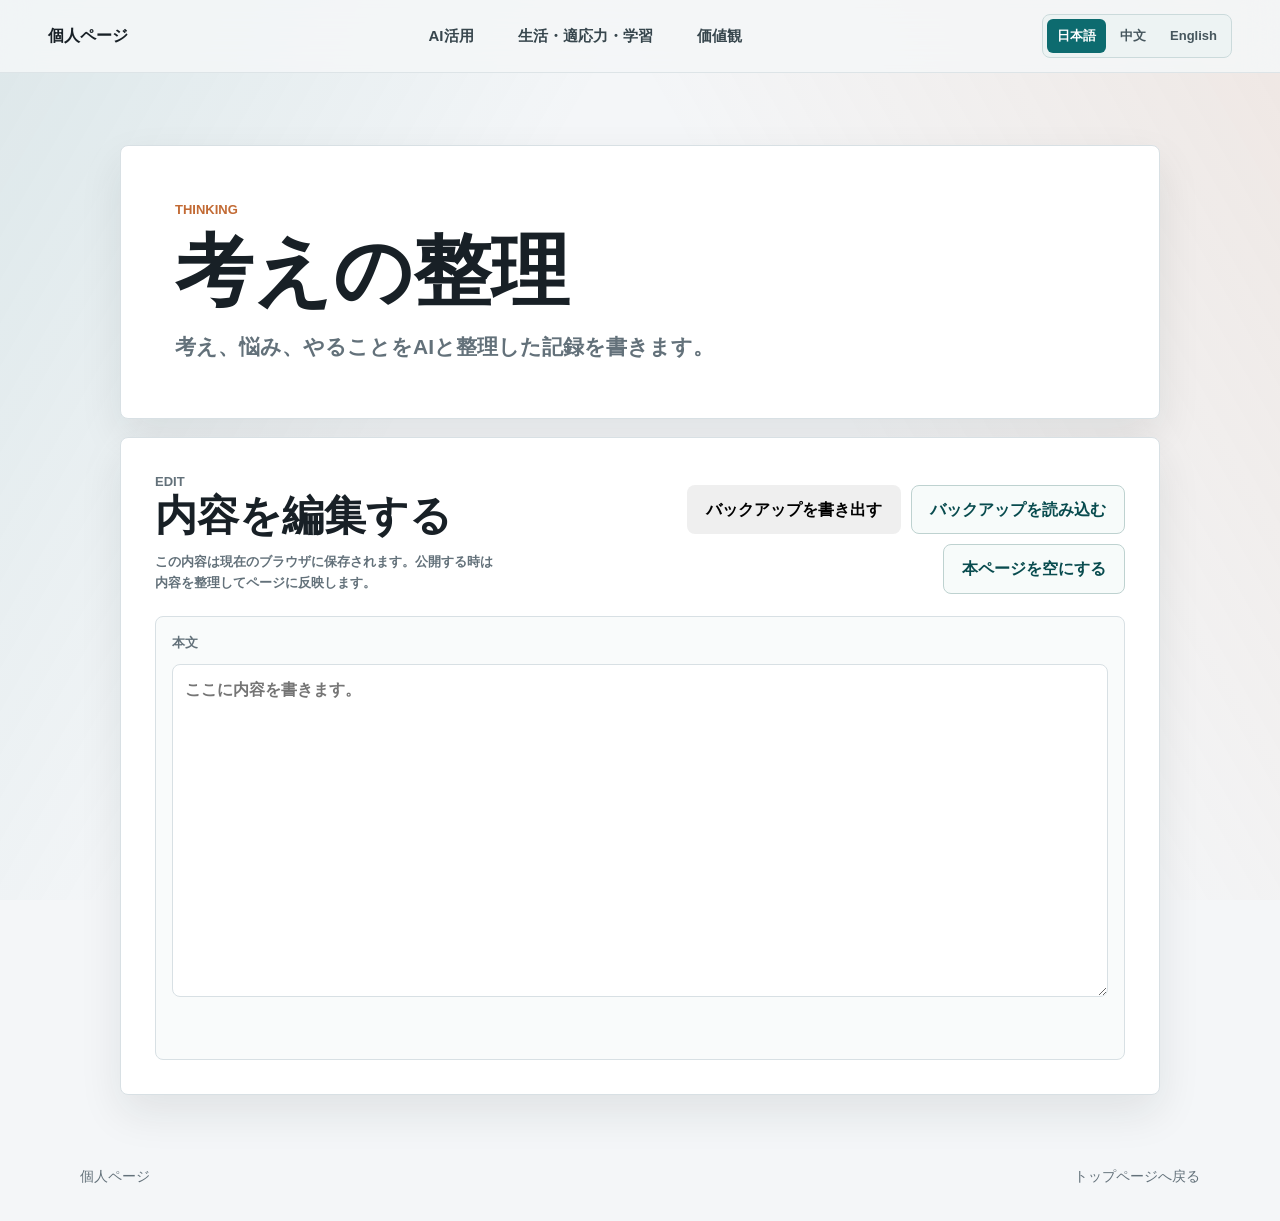
==== ai-note.html @ b6d4da3f "Add AI note backup controls" ====
<!doctype html>
<html lang="ja">
  <head>
    <meta charset="utf-8" />
    <meta name="viewport" content="width=device-width, initial-scale=1" />
    <meta name="description" content="AI活用の記録を編集するページ。" />
    <title>AI活用の編集</title>
    <link rel="stylesheet" href="./style.css" />
  </head>
  <body>
    <header class="site-header">
      <a class="brand" href="./index.html" aria-label="トップへ戻る" data-i18n-attr="aria-label:brandAria">
        <span data-i18n="brand">個人ページ</span>
      </a>
      <nav class="nav" aria-label="ページ内ナビゲーション" data-i18n-attr="aria-label:navAria">
        <a href="./ai.html" data-i18n="navAi">AI活用</a>
        <a href="./life-learning.html" data-i18n="navLearning">生活・適応力・学習</a>
        <a href="./index.html#values" data-i18n="navValues">価値観</a>
      </nav>
      <div class="language-switcher" aria-label="Language selector">
        <button class="language-button active" type="button" data-lang="ja">日本語</button>
        <button class="language-button" type="button" data-lang="zh">中文</button>
        <button class="language-button" type="button" data-lang="en">English</button>
      </div>
    </header>

    <main id="top" class="detail-page note-page">
      <section class="detail-hero note-hero">
        <p class="eyebrow" id="ai-note-eyebrow">AI Notes</p>
        <h1 id="ai-note-title">考えの整理</h1>
        <p class="detail-copy" id="ai-note-copy">AI活用について、あとで公開内容にできるように草稿を書きます。</p>
      </section>

      <section class="section note-editor" aria-labelledby="ai-editor-title">
        <div class="section-heading split">
          <div>
            <p class="eyebrow">Edit</p>
            <h2 id="ai-editor-title">内容を編集する</h2>
            <p class="editor-help" id="ai-editor-help">この内容は現在のブラウザに保存されます。公開する時は内容を整理してページに反映します。</p>
          </div>
          <div class="editor-actions">
            <button class="button" type="button" id="ai-export-note">バックアップを書き出す</button>
            <label class="button secondary import-button" for="ai-import-note">バックアップを読み込む</label>
            <input id="ai-import-note" type="file" accept="application/json,.json" />
            <button class="button secondary" type="button" id="ai-clear-note">本ページを空にする</button>
          </div>
        </div>
        <div class="ai-edit-card">
          <label for="ai-note-body" id="ai-note-label">本文</label>
          <textarea id="ai-note-body" rows="12" placeholder="ここに内容を書きます。"></textarea>
          <p class="save-status" id="ai-save-status" role="status"></p>
        </div>
      </section>
    </main>

    <footer class="site-footer">
      <span data-i18n="footerLeft">個人ページ</span>
      <a href="./ai.html" data-i18n="backHome">トップページへ戻る</a>
    </footer>

    <script src="./app.js"></script>
    <script src="./ai-note.js"></script>
  </body>
</html>
---- style.css ----
:root {
  --bg: #f4f6f8;
  --surface: #ffffff;
  --surface-soft: #eef4f3;
  --text: #182026;
  --muted: #63717a;
  --line: #d8e0e4;
  --brand: #0d6b6f;
  --brand-dark: #084b4e;
  --accent: #c26a34;
  --green: #5b8d61;
  --blue: #496f9f;
  --shadow: 0 18px 44px rgba(24, 32, 38, 0.09);
}

* {
  box-sizing: border-box;
}

html {
  scroll-behavior: smooth;
}

body {
  margin: 0;
  min-height: 100vh;
  background: var(--bg);
  color: var(--text);
  font-family: -apple-system, BlinkMacSystemFont, "Segoe UI", "PingFang SC", "Microsoft YaHei", sans-serif;
  line-height: 1.6;
}

body::before {
  position: fixed;
  inset: 0;
  z-index: -1;
  content: "";
  background:
    linear-gradient(120deg, rgba(13, 107, 111, 0.1), transparent 36%),
    linear-gradient(240deg, rgba(194, 106, 52, 0.1), transparent 38%);
}

a {
  color: inherit;
  text-decoration: none;
}

button {
  font: inherit;
}

.site-header {
  position: sticky;
  top: 0;
  z-index: 10;
  display: flex;
  align-items: center;
  justify-content: space-between;
  gap: 16px;
  padding: 14px clamp(16px, 4vw, 48px);
  background: rgba(244, 246, 248, 0.88);
  border-bottom: 1px solid rgba(216, 224, 228, 0.8);
  backdrop-filter: blur(16px);
}

.brand,
.nav,
.language-switcher,
.hero-actions {
  display: flex;
  align-items: center;
}

.brand {
  gap: 10px;
  font-weight: 800;
}

.nav {
  gap: clamp(18px, 4vw, 44px);
  color: #37464d;
  font-size: 15px;
  font-weight: 750;
  line-height: 1.3;
}

.nav a {
  white-space: nowrap;
}

.nav a:hover {
  color: var(--brand);
}

.language-switcher {
  gap: 4px;
  padding: 4px;
  background: #edf3f3;
  border: 1px solid #cbdadb;
  border-radius: 8px;
}

.language-button {
  min-height: 34px;
  padding: 6px 10px;
  border: 0;
  border-radius: 6px;
  background: transparent;
  color: #46565d;
  cursor: pointer;
  font-size: 13px;
  font-weight: 800;
}

.language-button:hover,
.language-button.active {
  color: #fff;
  background: var(--brand);
}

main {
  width: min(1120px, calc(100% - 32px));
  margin: 0 auto;
}

.hero {
  display: grid;
  grid-template-columns: minmax(0, 1.35fr) minmax(300px, 0.65fr);
  gap: 18px 24px;
  align-items: stretch;
  padding: clamp(34px, 8vw, 86px) 0 30px;
}

.hero-stack {
  display: contents;
}

.hero-life-card,
.hero-ai-card {
  display: grid;
  padding: clamp(22px, 5vw, 48px);
  background: var(--surface);
  border: 1px solid var(--line);
  border-radius: 8px;
  box-shadow: var(--shadow);
}

.hero-content {
  grid-column: 1 / -1;
  display: grid;
  align-content: center;
  min-height: 320px;
  padding: clamp(12px, 4vw, 36px) clamp(12px, 5vw, 48px);
}

.hero-life-card {
  grid-column: 1;
  grid-row: 2;
}

.hero-ai-card {
  grid-column: 1;
  grid-row: 3;
}

.hero-life-card,
.hero-ai-card {
  align-content: center;
  gap: 18px;
  min-height: 190px;
  background: var(--surface);
}

.hero-life-card h2,
.hero-ai-card h2 {
  margin-bottom: 10px;
  font-size: clamp(28px, 3.4vw, 42px);
}

.eyebrow {
  margin: 0 0 10px;
  color: var(--accent);
  font-size: 13px;
  font-weight: 900;
  letter-spacing: 0;
  text-transform: uppercase;
}

h1,
h2,
h3,
p {
  margin-top: 0;
}

h1 {
  max-width: 1040px;
  margin-bottom: 18px;
  font-size: clamp(38px, 6vw, 66px);
  line-height: 1.04;
}

h2 {
  margin-bottom: 12px;
  font-size: clamp(26px, 4vw, 42px);
  line-height: 1.14;
}

h3 {
  margin-bottom: 8px;
  font-size: 20px;
  line-height: 1.25;
}

.hero-copy {
  max-width: 640px;
  color: var(--muted);
  font-size: clamp(17px, 2vw, 20px);
}

.hero-life-card p:not(.eyebrow),
.hero-ai-card p:not(.eyebrow) {
  max-width: 620px;
  margin-bottom: 0;
  color: var(--muted);
  font-size: clamp(16px, 1.8vw, 18px);
  font-weight: 750;
}

.hero-life-card .button,
.hero-ai-card .button {
  justify-self: start;
}

.hero-actions {
  flex-wrap: wrap;
  gap: 12px;
  margin-top: 18px;
}

.button {
  display: inline-flex;
  align-items: center;
  justify-content: center;
  min-height: 46px;
  padding: 11px 18px;
  border: 1px solid transparent;
  border-radius: 8px;
  cursor: pointer;
  font-weight: 800;
}

.button.primary {
  color: #fff;
  background: var(--brand);
}

.button.primary:hover {
  background: var(--brand-dark);
}

.button.secondary {
  color: var(--brand-dark);
  background: #f7fbfa;
  border-color: #bed2d0;
}

.button.secondary:hover {
  background: #e8f1f0;
}

.profile-panel,
.section {
  background: var(--surface);
  border: 1px solid var(--line);
  border-radius: 8px;
  box-shadow: var(--shadow);
}

.profile-panel {
  display: grid;
  grid-column: 2;
  grid-row: 2 / span 2;
  align-content: start;
  gap: 22px;
  padding: 26px;
}

.panel-label {
  margin-bottom: 6px;
  color: var(--brand);
  font-size: 13px;
  font-weight: 900;
}

.profile-name {
  padding-bottom: 18px;
  border-bottom: 1px solid var(--line);
}

.profile-name strong {
  display: block;
  color: var(--text);
  font-size: clamp(28px, 3vw, 42px);
  font-weight: 900;
  line-height: 1.12;
}

.profile-keywords {
  display: grid;
  gap: 10px;
  margin: 0 0 18px;
}

.profile-keywords span {
  display: block;
  padding: 11px 13px;
  color: var(--text);
  background: #f6faf9;
  border: 1px solid #cbdadb;
  border-radius: 8px;
  font-size: clamp(22px, 2.2vw, 30px);
  font-weight: 900;
  line-height: 1.18;
}

.profile-panel p,
.section-heading p,
.timeline p,
.site-footer {
  color: var(--muted);
}

.quick-facts {
  display: grid;
  gap: 12px;
  margin: 0;
}

.quick-facts div {
  padding-top: 12px;
  border-top: 1px solid var(--line);
}

.quick-facts dt {
  color: var(--muted);
  font-size: 13px;
  font-weight: 800;
}

.quick-facts dd {
  margin: 2px 0 0;
  font-weight: 800;
}

.section {
  margin: 18px 0;
  padding: clamp(20px, 4vw, 34px);
}

.detail-page {
  padding: clamp(28px, 6vw, 72px) 0 30px;
}

.detail-hero {
  padding: clamp(24px, 6vw, 54px);
  background: var(--surface);
  border: 1px solid var(--line);
  border-radius: 8px;
  box-shadow: var(--shadow);
}

.detail-hero h1 {
  max-width: 880px;
  font-size: clamp(42px, 7vw, 78px);
}

.detail-copy {
  max-width: 820px;
  margin-bottom: 0;
  color: var(--muted);
  font-size: clamp(17px, 2vw, 21px);
  font-weight: 750;
}

.detail-section {
  margin-top: 18px;
  padding: clamp(16px, 3vw, 24px);
}

.detail-section .section-heading {
  margin-bottom: 14px;
}

.detail-section h2 {
  margin-bottom: 6px;
  font-size: clamp(20px, 2.6vw, 28px);
}

.detail-section .eyebrow {
  margin-bottom: 6px;
  font-size: 12px;
}

.detail-section #lastUpdated {
  font-size: 13px;
}

.section-heading {
  max-width: 720px;
  margin-bottom: 22px;
}

.section-heading.split {
  display: flex;
  align-items: end;
  justify-content: space-between;
  gap: 24px;
  max-width: none;
}

.section-heading.split p {
  max-width: 360px;
  margin-bottom: 0;
}

.intro-grid {
  display: grid;
  gap: 14px;
}

.intro-grid {
  grid-template-columns: repeat(3, minmax(0, 1fr));
}

.intro-grid article {
  min-height: 178px;
  padding: 18px;
  background: #f9fbfb;
  border: 1px solid var(--line);
  border-radius: 8px;
}

.intro-grid p {
  margin-bottom: 0;
}

.detail-list {
  display: grid;
  gap: 10px;
}

.detail-list article {
  padding: 14px 16px;
  background: #f9fbfb;
  border: 1px solid var(--line);
  border-radius: 8px;
}

.entry-list {
  gap: 14px;
}

.entry-card {
  display: grid;
  gap: 8px;
  padding: 18px;
  background: #f9fbfb;
  border: 1px solid var(--line);
  border-radius: 8px;
  transition:
    border-color 160ms ease,
    box-shadow 160ms ease,
    transform 160ms ease;
}

.entry-card:hover {
  border-color: #bed2d0;
  box-shadow: 0 12px 28px rgba(24, 32, 38, 0.08);
  transform: translateY(-1px);
}

.entry-card span {
  justify-self: start;
  margin-top: 4px;
  padding: 8px 12px;
  color: var(--brand-dark);
  background: #eef7f5;
  border: 1px solid #bed2d0;
  border-radius: 8px;
  font-size: 13px;
  font-weight: 900;
}

.detail-list h3 {
  margin-bottom: 6px;
  font-size: 17px;
}

.detail-list p {
  margin-bottom: 0;
  color: var(--muted);
  font-size: 14px;
}

.media-grid {
  display: grid;
  grid-template-columns: repeat(3, minmax(0, 1fr));
  gap: 14px;
}

.media-card {
  overflow: hidden;
  background: #f9fbfb;
  border: 1px solid var(--line);
  border-radius: 8px;
}

.media-card h3,
.media-card p {
  margin-right: 18px;
  margin-left: 18px;
}

.media-card h3 {
  margin-top: 18px;
}

.media-card p {
  margin-bottom: 18px;
  color: var(--muted);
}

.media-placeholder {
  display: grid;
  min-height: 180px;
  place-items: center;
  border-bottom: 1px solid var(--line);
}

.media-placeholder span {
  display: inline-flex;
  min-width: 86px;
  min-height: 36px;
  align-items: center;
  justify-content: center;
  color: #fff;
  background: rgba(24, 32, 38, 0.78);
  border-radius: 8px;
  font-size: 13px;
  font-weight: 900;
  letter-spacing: 0;
  text-transform: uppercase;
}

.image-placeholder {
  background:
    linear-gradient(135deg, rgba(13, 107, 111, 0.18), rgba(73, 111, 159, 0.18)),
    #edf4f4;
}

.video-placeholder {
  background:
    linear-gradient(135deg, rgba(194, 106, 52, 0.2), rgba(13, 107, 111, 0.14)),
    #f4f1ed;
}

.result-placeholder {
  background:
    linear-gradient(135deg, rgba(91, 141, 97, 0.2), rgba(73, 111, 159, 0.16)),
    #eef5ef;
}

.note-page {
  max-width: 1040px;
}

.note-hero h1 {
  max-width: 780px;
}

.note-editor {
  margin-top: 18px;
}

.editor-help {
  max-width: 720px;
  margin: 8px 0 0;
  color: var(--muted);
  font-size: 13px;
  font-weight: 800;
}

.editor-actions {
  display: flex;
  flex-wrap: wrap;
  gap: 10px;
  justify-content: flex-end;
}

.import-button {
  cursor: pointer;
}

#import-notes,
#ai-import-note {
  position: absolute;
  width: 1px;
  height: 1px;
  overflow: hidden;
  opacity: 0;
  pointer-events: none;
}

.note-list {
  display: grid;
  gap: 14px;
}

.note-card {
  display: grid;
  grid-template-columns: minmax(260px, 380px) 1fr;
  gap: 12px 18px;
  padding: 16px;
  background: #f9fbfb;
  border: 1px solid var(--line);
  border-radius: 8px;
}

.note-image-box {
  display: grid;
  grid-row: span 6;
  min-height: 180px;
  place-items: center;
  overflow: hidden;
  color: var(--muted);
  background:
    linear-gradient(135deg, rgba(13, 107, 111, 0.14), rgba(73, 111, 159, 0.14)),
    #edf4f4;
  border: 1px dashed #bed2d0;
  border-radius: 8px;
  font-size: 14px;
  font-weight: 900;
}

.note-image-box.has-images {
  grid-template-columns: repeat(2, minmax(0, 1fr));
  align-content: start;
  gap: 8px;
  padding: 8px;
  place-items: stretch;
}

.note-image-box.image-count-1 {
  grid-template-columns: 1fr;
  min-height: 260px;
}

.note-image-box.image-count-2 {
  grid-template-columns: repeat(2, minmax(0, 1fr));
  min-height: 210px;
}

.note-image-box.image-count-3 {
  grid-template-columns: repeat(2, minmax(0, 1fr));
  min-height: 300px;
}

.note-image-box.image-count-3 .note-image-item:first-child {
  grid-column: 1 / -1;
  min-height: 180px;
}

.note-image-box.image-count-4 {
  min-height: 300px;
}

.note-image-item {
  position: relative;
  min-height: 132px;
  overflow: hidden;
  background: var(--surface);
  border-radius: 7px;
}

.note-image-box.image-count-1 .note-image-item {
  min-height: 244px;
}

.note-image-box.image-count-2 .note-image-item {
  min-height: 194px;
}

.note-image-item img {
  width: 100%;
  height: 100%;
  object-fit: cover;
}

.note-image-item button {
  position: absolute;
  top: 8px;
  right: 8px;
  min-height: 30px;
  padding: 5px 9px;
  color: #fff;
  background: rgba(24, 32, 38, 0.76);
  border: 0;
  border-radius: 7px;
  cursor: pointer;
  font-size: 12px;
  font-weight: 900;
}

.note-image-item button:hover {
  background: rgba(24, 32, 38, 0.9);
}

.note-card label {
  color: var(--muted);
  font-size: 13px;
  font-weight: 900;
}

.note-card input[type="text"],
.note-card textarea {
  width: 100%;
  padding: 11px 12px;
  color: var(--text);
  background: var(--surface);
  border: 1px solid var(--line);
  border-radius: 8px;
  font: inherit;
  font-weight: 750;
}

.note-card textarea {
  resize: vertical;
}

.ai-edit-card {
  display: grid;
  gap: 10px;
  padding: 16px;
  background: #f9fbfb;
  border: 1px solid var(--line);
  border-radius: 8px;
}

.ai-edit-card label {
  color: var(--muted);
  font-size: 13px;
  font-weight: 900;
}

.ai-edit-card textarea {
  width: 100%;
  padding: 12px;
  color: var(--text);
  background: var(--surface);
  border: 1px solid var(--line);
  border-radius: 8px;
  font: inherit;
  font-weight: 750;
  resize: vertical;
}

.note-card input[type="file"] {
  color: var(--muted);
  font-size: 14px;
  font-weight: 800;
}

.note-actions {
  display: flex;
  flex-wrap: wrap;
  gap: 10px;
}

.empty-note,
.save-status {
  margin: 0;
  color: var(--muted);
  font-weight: 800;
}

.save-status {
  min-height: 24px;
  margin-top: 12px;
  color: var(--brand-dark);
  font-size: 13px;
}

.ai-copy {
  display: grid;
  gap: 14px;
  max-width: 900px;
}

.ai-copy p {
  margin: 0;
  color: var(--muted);
  font-size: clamp(17px, 2vw, 20px);
  font-weight: 750;
  line-height: 1.75;
}

.ai-copy p:first-child {
  color: #344348;
}

.skill-cloud span {
  border: 1px solid #cbdadb;
  border-radius: 999px;
  background: #f6faf9;
  color: #344348;
  font-size: 13px;
  font-weight: 800;
}

.skill-cloud {
  display: flex;
  flex-wrap: wrap;
  gap: 10px;
}

.skill-cloud span {
  padding: 9px 13px;
}

.update-section {
  margin-top: 14px;
  padding: 14px 18px;
  background: #f9fbfb;
}

.update-section .section-heading {
  margin-bottom: 8px;
}

.update-section h2 {
  margin-bottom: 4px;
  font-size: clamp(16px, 2.2vw, 22px);
}

.update-section p {
  max-width: 720px;
  margin-bottom: 4px;
  color: var(--muted);
  font-size: 13px;
  font-weight: 750;
}

.update-section p:last-child {
  margin-bottom: 0;
}

.timeline {
  display: grid;
  gap: 14px;
}

.timeline article {
  display: grid;
  grid-template-columns: 108px 1fr;
  gap: 18px;
  padding: 18px;
  background: #f9fbfb;
  border: 1px solid var(--line);
  border-radius: 8px;
}

.timeline time {
  color: var(--brand);
  font-weight: 900;
}

.timeline h3,
.timeline p {
  margin-bottom: 0;
}

.site-footer {
  display: flex;
  align-items: center;
  justify-content: space-between;
  gap: 16px;
  width: min(1120px, calc(100% - 32px));
  margin: 0 auto;
  padding: 22px 0 34px;
  font-size: 14px;
}

@media (max-width: 900px) {
  .site-header {
    flex-wrap: wrap;
  }

  .language-switcher {
    order: 3;
    width: 100%;
    justify-content: stretch;
  }

  .language-button {
    flex: 1;
  }

  .hero {
    grid-template-columns: 1fr;
    padding-top: 28px;
  }

  .hero-content {
    grid-column: auto;
    min-height: auto;
  }

  .hero-life-card,
  .hero-ai-card,
  .profile-panel {
    grid-column: auto;
    grid-row: auto;
  }

  .hero-ai-card {
    grid-template-columns: 1fr;
  }

  .profile-panel {
    align-content: start;
  }

  .intro-grid {
    grid-template-columns: 1fr;
  }

  .media-grid {
    grid-template-columns: 1fr;
  }

  .note-card {
    grid-template-columns: 1fr;
  }

  .note-image-box {
    grid-row: auto;
  }

  .section-heading.split {
    display: grid;
  }
}

@media (max-width: 640px) {
  .site-header {
    align-items: flex-start;
    gap: 12px;
  }

  .nav {
    gap: 10px;
    font-size: 14px;
    flex-wrap: wrap;
  }

  .nav a {
    white-space: normal;
  }

  .language-button {
    padding-inline: 6px;
  }

  main,
  .site-footer {
    width: min(100% - 20px, 1120px);
  }

  .hero {
    gap: 12px;
    padding-bottom: 12px;
  }

  .hero-content,
  .hero-life-card,
  .hero-ai-card,
  .profile-panel,
  .section {
    padding: 18px;
  }

  h1 {
    font-size: 38px;
  }

  h2 {
    font-size: 28px;
  }

  .hero-actions {
    display: grid;
    grid-template-columns: 1fr;
  }

  .button {
    width: 100%;
  }

  .timeline article {
    grid-template-columns: 1fr;
    gap: 8px;
  }

  .site-footer {
    display: grid;
  }
}
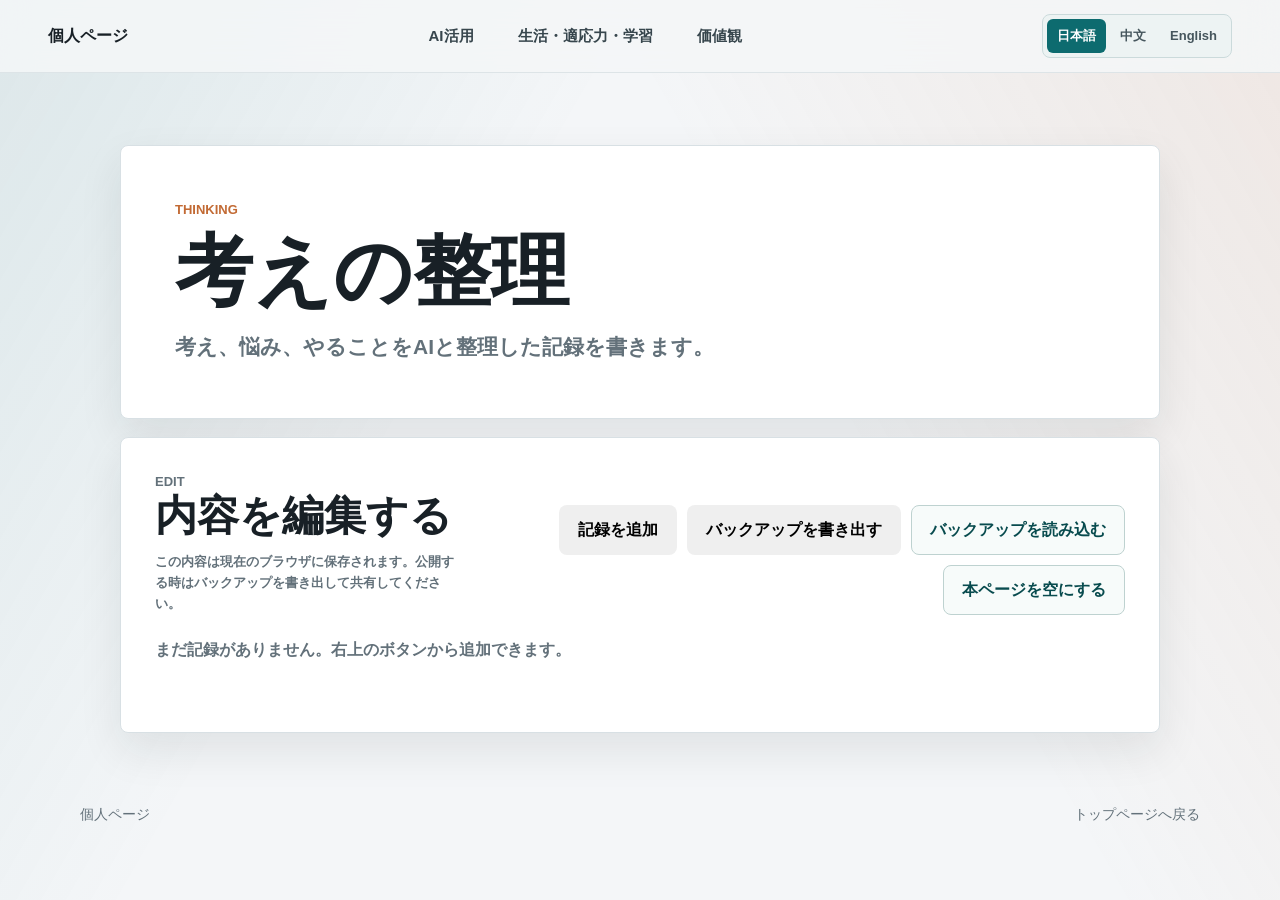
==== commit c6152035: "Add image notes to AI editor" ====
--- a/ai-note.html
+++ b/ai-note.html
@@ -39,17 +39,15 @@
             <p class="editor-help" id="ai-editor-help">この内容は現在のブラウザに保存されます。公開する時は内容を整理してページに反映します。</p>
           </div>
           <div class="editor-actions">
+            <button class="button" type="button" id="ai-add-note">記録を追加</button>
             <button class="button" type="button" id="ai-export-note">バックアップを書き出す</button>
             <label class="button secondary import-button" for="ai-import-note">バックアップを読み込む</label>
             <input id="ai-import-note" type="file" accept="application/json,.json" />
             <button class="button secondary" type="button" id="ai-clear-note">本ページを空にする</button>
           </div>
         </div>
-        <div class="ai-edit-card">
-          <label for="ai-note-body" id="ai-note-label">本文</label>
-          <textarea id="ai-note-body" rows="12" placeholder="ここに内容を書きます。"></textarea>
-          <p class="save-status" id="ai-save-status" role="status"></p>
-        </div>
+        <div class="note-list" id="ai-note-list"></div>
+        <p class="save-status" id="ai-save-status" role="status"></p>
       </section>
     </main>
 
@@ -58,7 +56,7 @@
       <a href="./ai.html" data-i18n="backHome">トップページへ戻る</a>
     </footer>
 
-    <script src="./app.js"></script>
-    <script src="./ai-note.js"></script>
+    <script src="./app.js?v=20260703-ai-media-notes"></script>
+    <script src="./ai-note.js?v=20260703-ai-media-notes"></script>
   </body>
 </html>
--- a/style.css
+++ b/style.css
@@ -627,6 +627,34 @@
   border-radius: 8px;
 }
 
+.note-card-view {
+  align-items: start;
+  background: var(--surface);
+}
+
+.note-display-content {
+  display: grid;
+  gap: 12px;
+}
+
+.note-display-content h3 {
+  margin: 0;
+  font-size: clamp(24px, 3vw, 38px);
+}
+
+.note-display-body {
+  display: grid;
+  gap: 10px;
+}
+
+.note-display-body p {
+  margin: 0;
+  color: var(--muted);
+  font-size: clamp(17px, 1.7vw, 22px);
+  font-weight: 750;
+  line-height: 1.8;
+}
+
 .note-image-box {
   display: grid;
   grid-row: span 6;
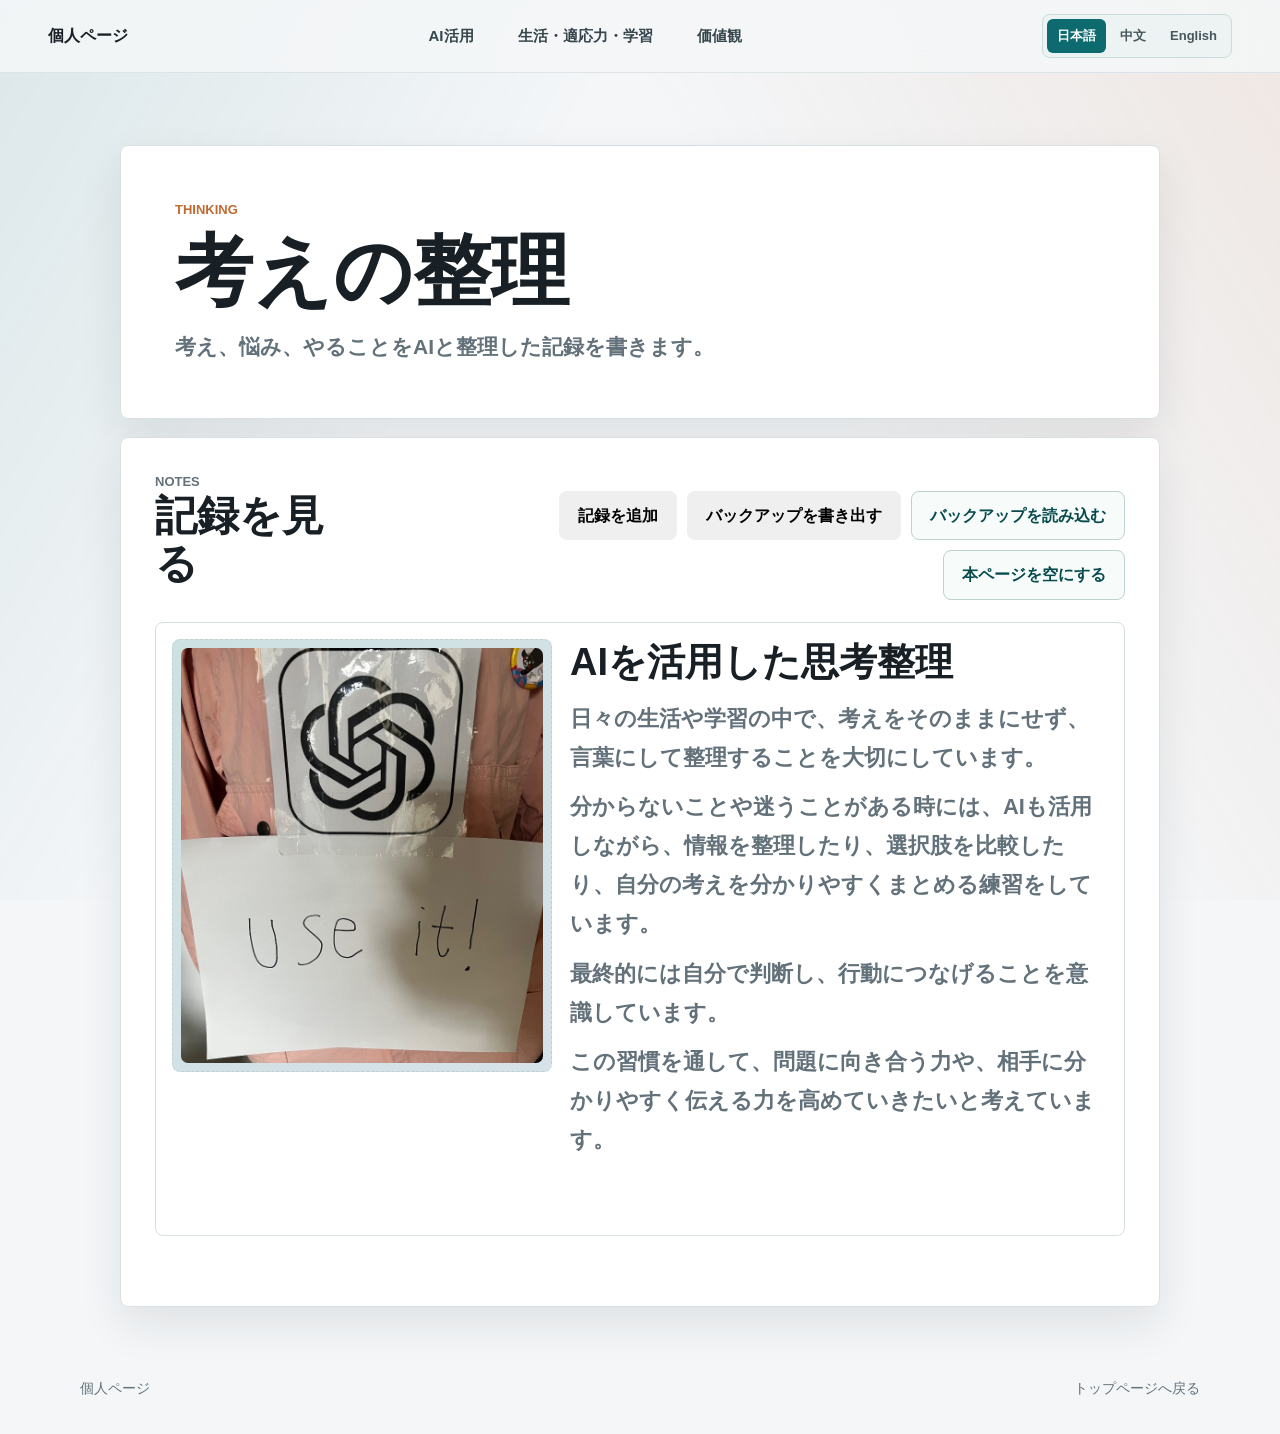
==== commit 4f75ba47: "Publish AI thinking note" ====
--- a/ai-note.html
+++ b/ai-note.html
@@ -56,7 +56,8 @@
       <a href="./ai.html" data-i18n="backHome">トップページへ戻る</a>
     </footer>
 
-    <script src="./app.js?v=20260703-ai-media-notes"></script>
-    <script src="./ai-note.js?v=20260703-ai-media-notes"></script>
+    <script src="./app.js?v=20260703-ai-public-notes"></script>
+    <script src="./ai-notes-data.js?v=20260703-ai-public-notes"></script>
+    <script src="./ai-note.js?v=20260703-ai-public-notes"></script>
   </body>
 </html>
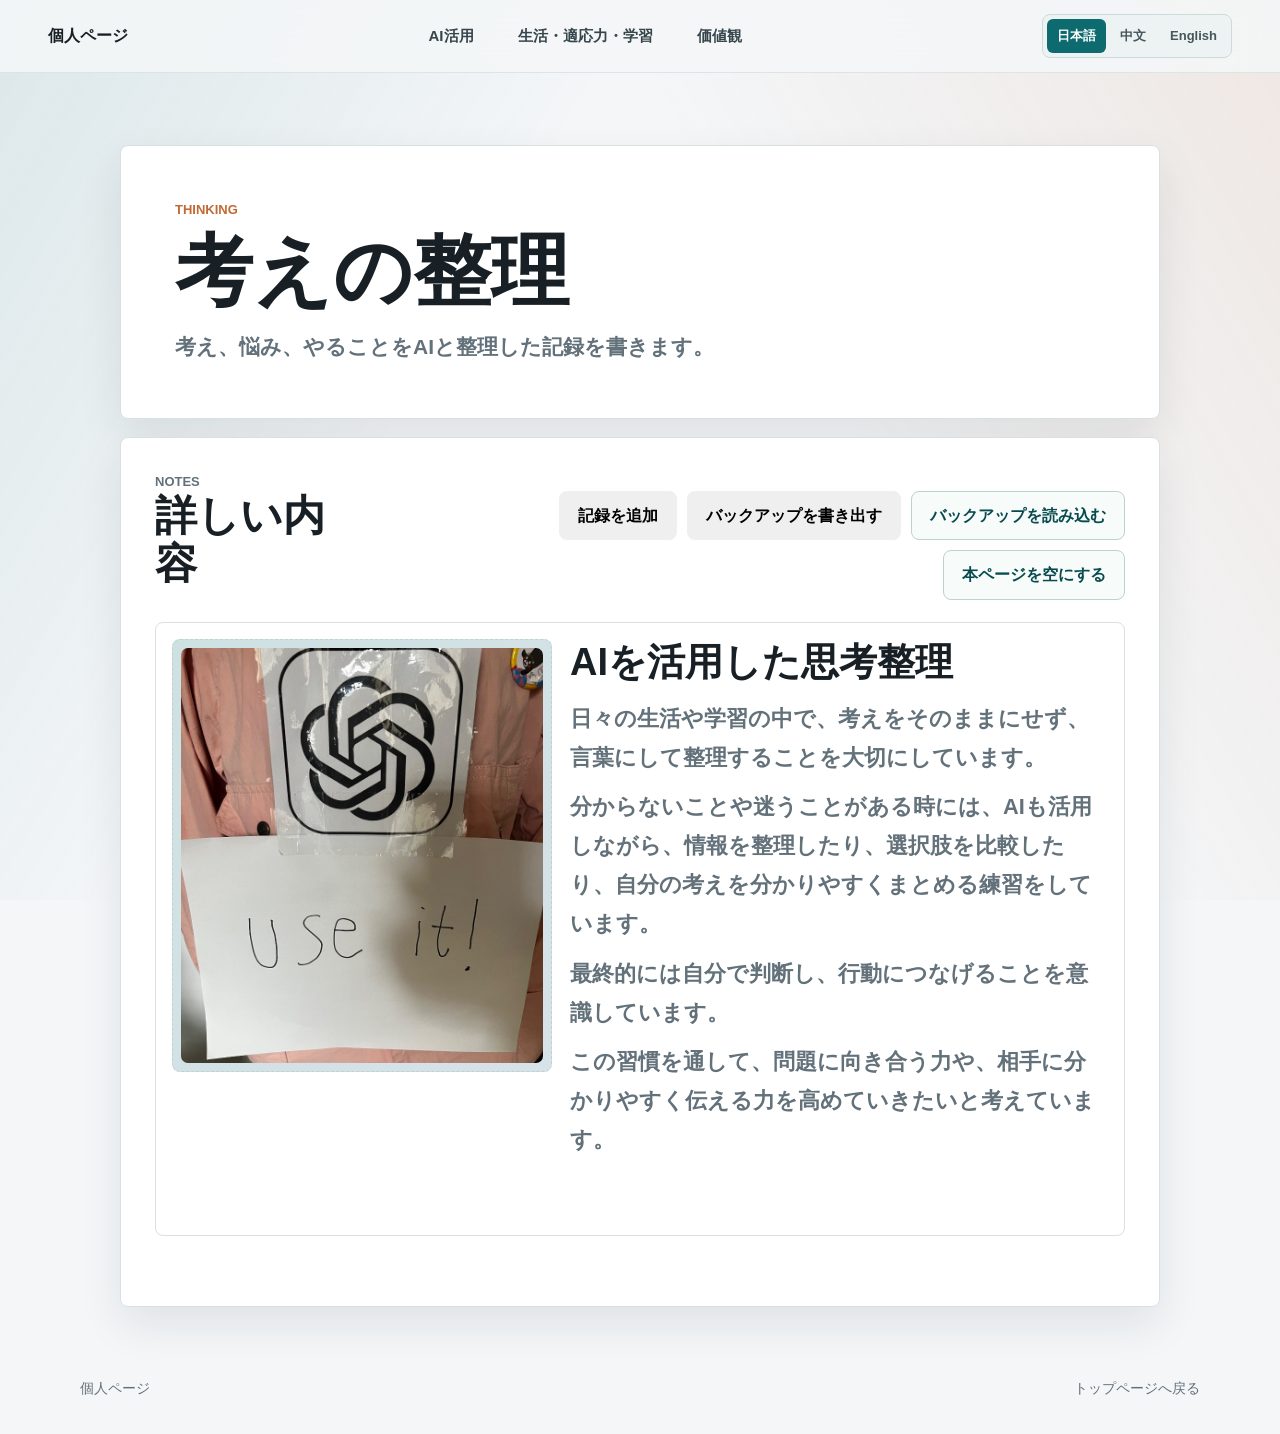
==== commit f63b999a: "Polish public viewing mode" ====
--- a/ai-note.html
+++ b/ai-note.html
@@ -3,8 +3,8 @@
   <head>
     <meta charset="utf-8" />
     <meta name="viewport" content="width=device-width, initial-scale=1" />
-    <meta name="description" content="AI活用の記録を編集するページ。" />
-    <title>AI活用の編集</title>
+    <meta name="description" content="AI活用の記録を見るページ。" />
+    <title>AI活用の記録</title>
     <link rel="stylesheet" href="./style.css" />
   </head>
   <body>
@@ -34,11 +34,11 @@
       <section class="section note-editor" aria-labelledby="ai-editor-title">
         <div class="section-heading split">
           <div>
-            <p class="eyebrow">Edit</p>
-            <h2 id="ai-editor-title">内容を編集する</h2>
-            <p class="editor-help" id="ai-editor-help">この内容は現在のブラウザに保存されます。公開する時は内容を整理してページに反映します。</p>
+            <p class="eyebrow">Notes</p>
+            <h2 id="ai-editor-title">詳しい内容</h2>
+            <p class="editor-help" id="ai-editor-help"></p>
           </div>
-          <div class="editor-actions">
+          <div class="editor-actions" hidden>
             <button class="button" type="button" id="ai-add-note">記録を追加</button>
             <button class="button" type="button" id="ai-export-note">バックアップを書き出す</button>
             <label class="button secondary import-button" for="ai-import-note">バックアップを読み込む</label>
@@ -56,8 +56,8 @@
       <a href="./ai.html" data-i18n="backHome">トップページへ戻る</a>
     </footer>
 
-    <script src="./app.js?v=20260703-ai-public-notes"></script>
-    <script src="./ai-notes-data.js?v=20260703-ai-public-notes"></script>
-    <script src="./ai-note.js?v=20260703-ai-public-notes"></script>
+    <script src="./app.js?v=20260703-public-view"></script>
+    <script src="./ai-notes-data.js?v=20260703-public-view"></script>
+    <script src="./ai-note.js?v=20260703-public-view"></script>
   </body>
 </html>
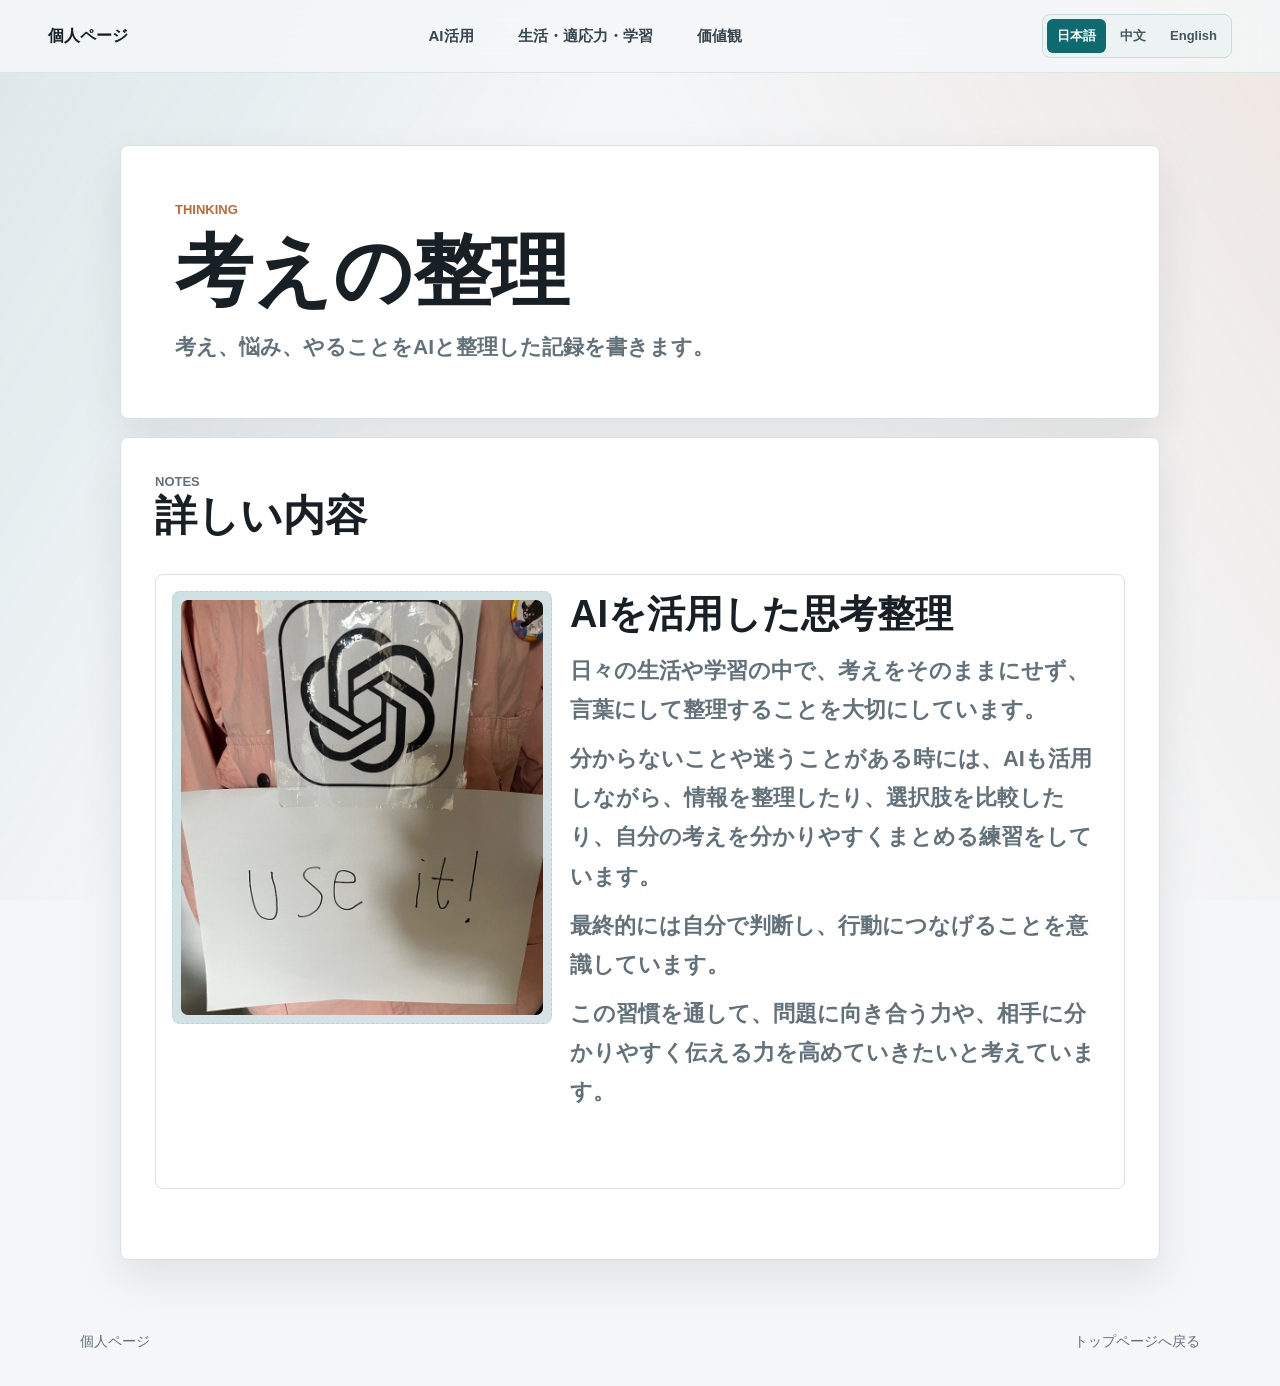
==== commit 0c412762: "Remove public edit controls" ====
--- a/ai-note.html
+++ b/ai-note.html
@@ -38,13 +38,6 @@
             <h2 id="ai-editor-title">詳しい内容</h2>
             <p class="editor-help" id="ai-editor-help"></p>
           </div>
-          <div class="editor-actions" hidden>
-            <button class="button" type="button" id="ai-add-note">記録を追加</button>
-            <button class="button" type="button" id="ai-export-note">バックアップを書き出す</button>
-            <label class="button secondary import-button" for="ai-import-note">バックアップを読み込む</label>
-            <input id="ai-import-note" type="file" accept="application/json,.json" />
-            <button class="button secondary" type="button" id="ai-clear-note">本ページを空にする</button>
-          </div>
         </div>
         <div class="note-list" id="ai-note-list"></div>
         <p class="save-status" id="ai-save-status" role="status"></p>
@@ -56,8 +49,8 @@
       <a href="./ai.html" data-i18n="backHome">トップページへ戻る</a>
     </footer>
 
-    <script src="./app.js?v=20260703-public-view"></script>
-    <script src="./ai-notes-data.js?v=20260703-public-view"></script>
-    <script src="./ai-note.js?v=20260703-public-view"></script>
+    <script src="./app.js?v=20260703-readonly-final"></script>
+    <script src="./ai-notes-data.js?v=20260703-readonly-final"></script>
+    <script src="./ai-note.js?v=20260703-readonly-final"></script>
   </body>
 </html>
